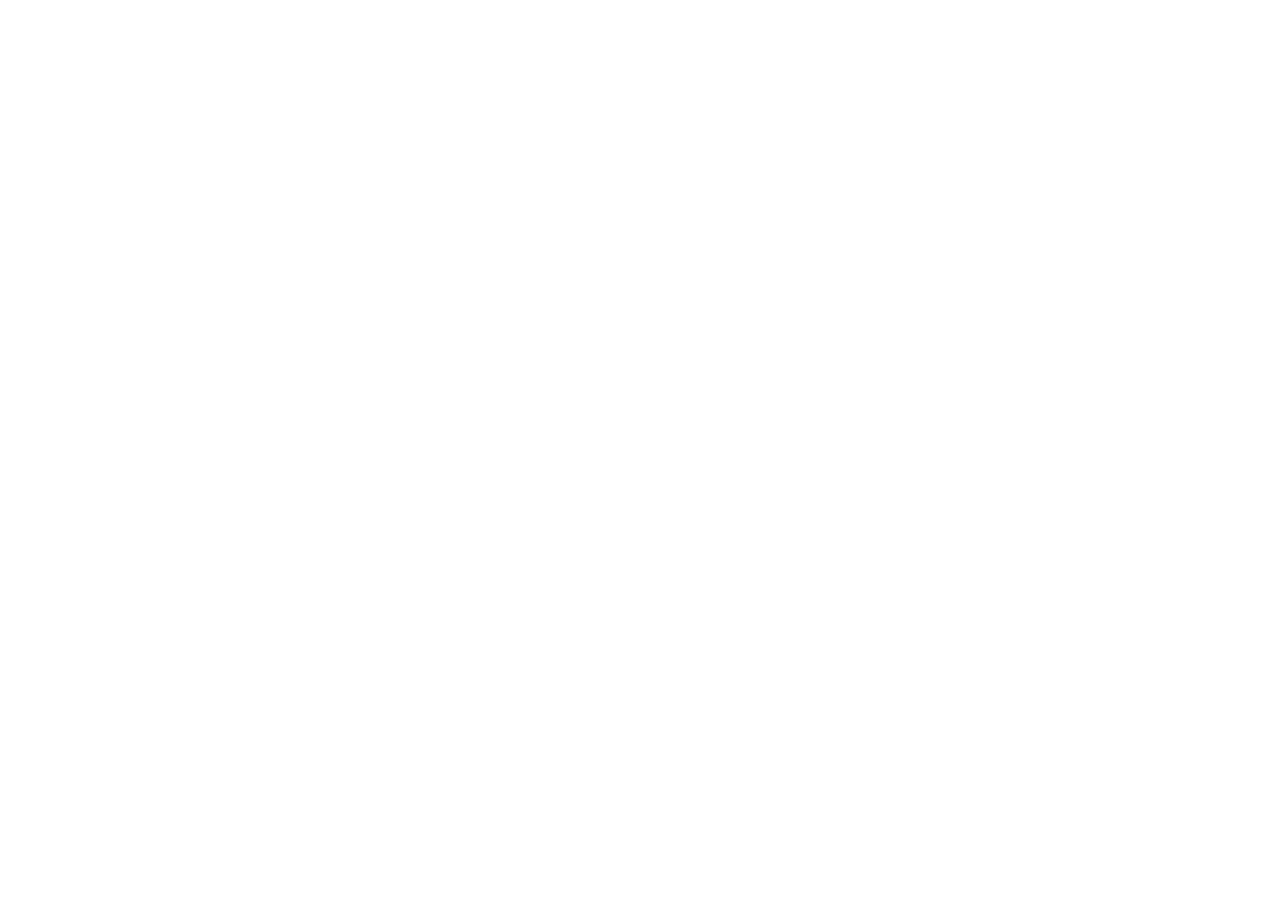
==== index.html @ a7437dd5 "Inital Commit" ====
<!DOCTYPE html>
<html lang="en">
<head>
    <meta charset="UTF-8">
    <meta name="viewport" content="width=device-width, initial-scale=1.0">
    <title>Martin's Portfolio</title>

    <link rel="stylesheet" href="style.css">
    <link rel="preconnect" href="https://fonts.googleapis.com">
    <link rel="preconnect" href="https://fonts.gstatic.com" crossorigin>
    <link href="https://fonts.googleapis.com/css2?family=Roboto+Mono:ital,wght@0,100..700;1,100..700&display=swap" rel="stylesheet">
</head>
<body>
    
</body>
</html>
---- style.css ----
*{
    margin: 0;
    
    font-family: "Roboto Mono", monospace;
    font-optical-sizing: auto;
    font-weight: weight;
    font-style: normal;
}
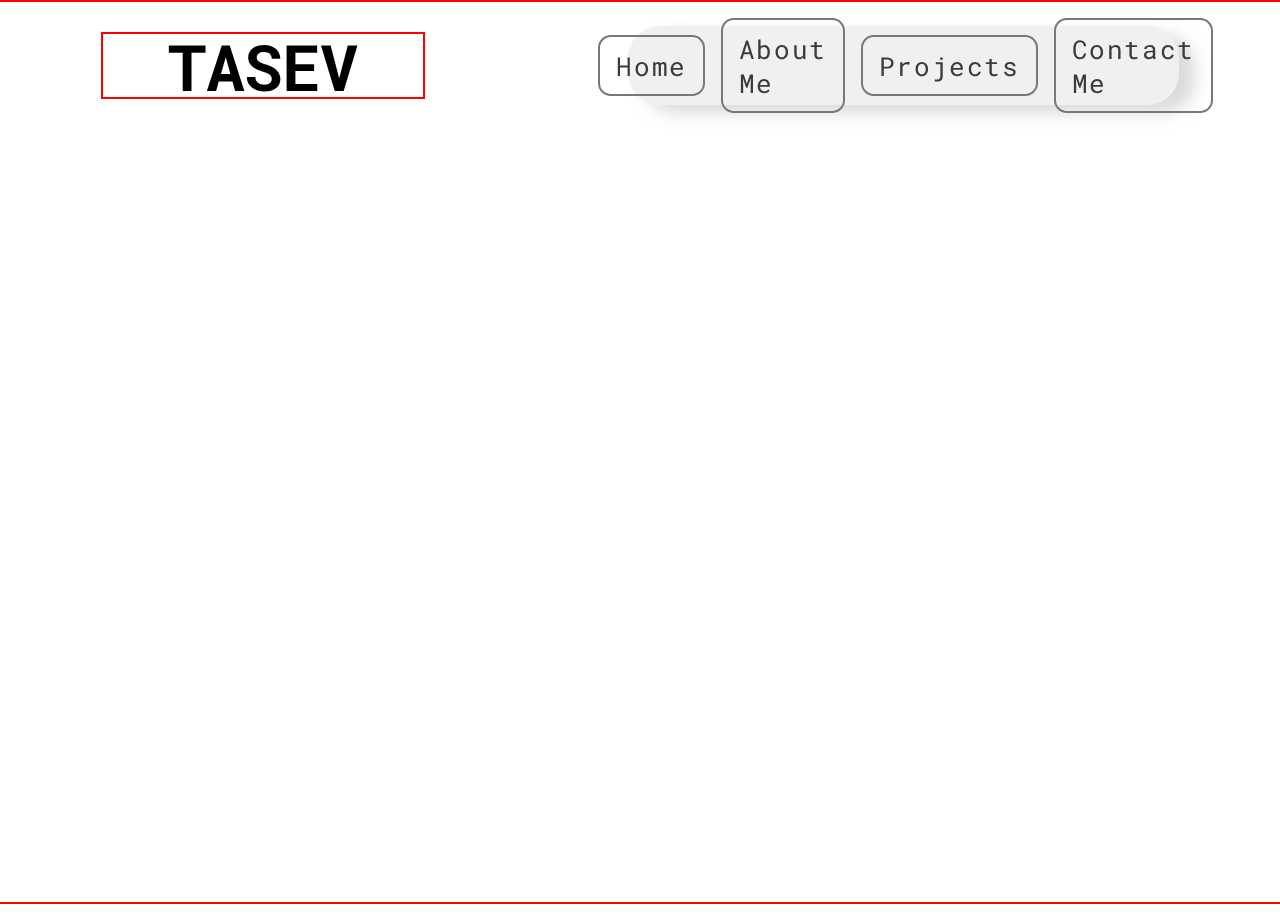
==== commit 7ed5caca: "Nav-Bar Done" ====
--- a/index.html
+++ b/index.html
@@ -11,6 +11,43 @@
     <link href="https://fonts.googleapis.com/css2?family=Roboto+Mono:ital,wght@0,100..700;1,100..700&display=swap" rel="stylesheet">
 </head>
 <body>
-    
+    <nav>
+        <div class="logo-place">
+            <h1>TASEV</h1>
+        </div>
+        <div class="btns-place">
+            <ul class="btns-ul">
+                <li><a href="#home">Home</a></li>
+                <li><a href="#about">About Me</a></li>
+                <li><a href="#projects">Projects</a></li>
+                <li><a href="#contact">Contact Me</a></li>
+            </ul>
+        </div>
+    </nav>
+
+    <section class="sec1" id="home">
+        <div class="img-place"></div>
+        <div class="div2"></div>
+    </section>
+    <section id="about">
+        <aside></aside>
+        <article></article>
+    </section>
+    <section id="projects">
+        <div class="num-projects">
+            <div class="project"></div>
+            <div class="project"></div>
+            <div class="project"></div>
+            <div class="project"></div>
+        </div>
+    </section>
+    <section id="contact">
+        <div>
+
+        </div>
+    </section>
+    <footer>
+
+    </footer>
 </body>
 </html>--- a/style.css
+++ b/style.css
@@ -5,7 +5,105 @@
     font-optical-sizing: auto;
     font-weight: weight;
     font-style: normal;
+    transition: all 0.3s ease-in-out;
+    scroll-behavior: smooth;
+}
+
+body{
+
+    display: flex;
+    flex-direction: column;
+    justify-content: center;
+    align-items: center;
+}
+
+section,nav{
+    width: 100%;
+    border: 2px solid transparent;
+}
+
+/*Navigation*/
+nav{
+    margin-top: 1rem;
+    position: fixed;
+    top: 1rem;
+}
+nav,
+.btns-place{
+    height: 7vh;
+
+    display: flex;
+    align-items: center;
+    justify-content: space-around;
+}
+.logo-place{
+    width: 25%;
+    height: 100%;
+    border: 2px solid red;
+
+    display: flex;
+    justify-content: center;
+    align-items: center;
+    font-size: 2rem;
+}
+.btns-place{
+    width: 40%;
+    height: 120%;
+    border: 2px solid transparent;
+    background-color: rgba(163, 162, 162, 0.157);
+    box-shadow: 1rem 0.5rem 1rem rgba(163, 162, 162, 0.385);
+    border-radius: 2rem;
+    display: flex;
+    justify-content: center;
+    align-items: center;
+    padding-right: 2.2rem;
+    
+}
+.btns-ul{
+    display: flex;
+    justify-content: center;
+    align-items: center;
+    gap: 1rem;
+    list-style: none;
+}
+.btns-ul li{
+    display: flex;
+    justify-content: center;
+    align-items: center;
+}
+.btns-ul li a{
+    text-decoration: none;
+    color: rgb(59, 59, 59);
+
+    font-size: 1.6rem;
+    font-weight: 400;
+
+    border: 2px solid rgb(120, 120, 120);
+    border-radius: 0.8rem;
+    padding: 0.7rem 1rem 0.7rem 1rem;
+
+    letter-spacing: 0.1rem;
+}
+.btns-ul li a:hover{
+    text-decoration: underline;
+    text-underline-offset: 0.7rem;
+    text-decoration-color: rgba(59, 59, 59, 0.465);
+    background: linear-gradient(to right, 
+    rgb(163, 162, 162) 0%, 
+    rgba(59, 59, 59, 0) 10%, 
+    rgba(255, 255, 255, 0) 80%, 
+    rgba(59, 59, 59, 0) 90%, 
+    rgb(163, 162, 162)100%
+    ); 
+    font-size: 1.8rem;
+    font-weight: 500;
+}
+
+/*home page*/
+#home{
+    height: 100vh;
+
+    border: 2px solid red;
 }
 
 
-
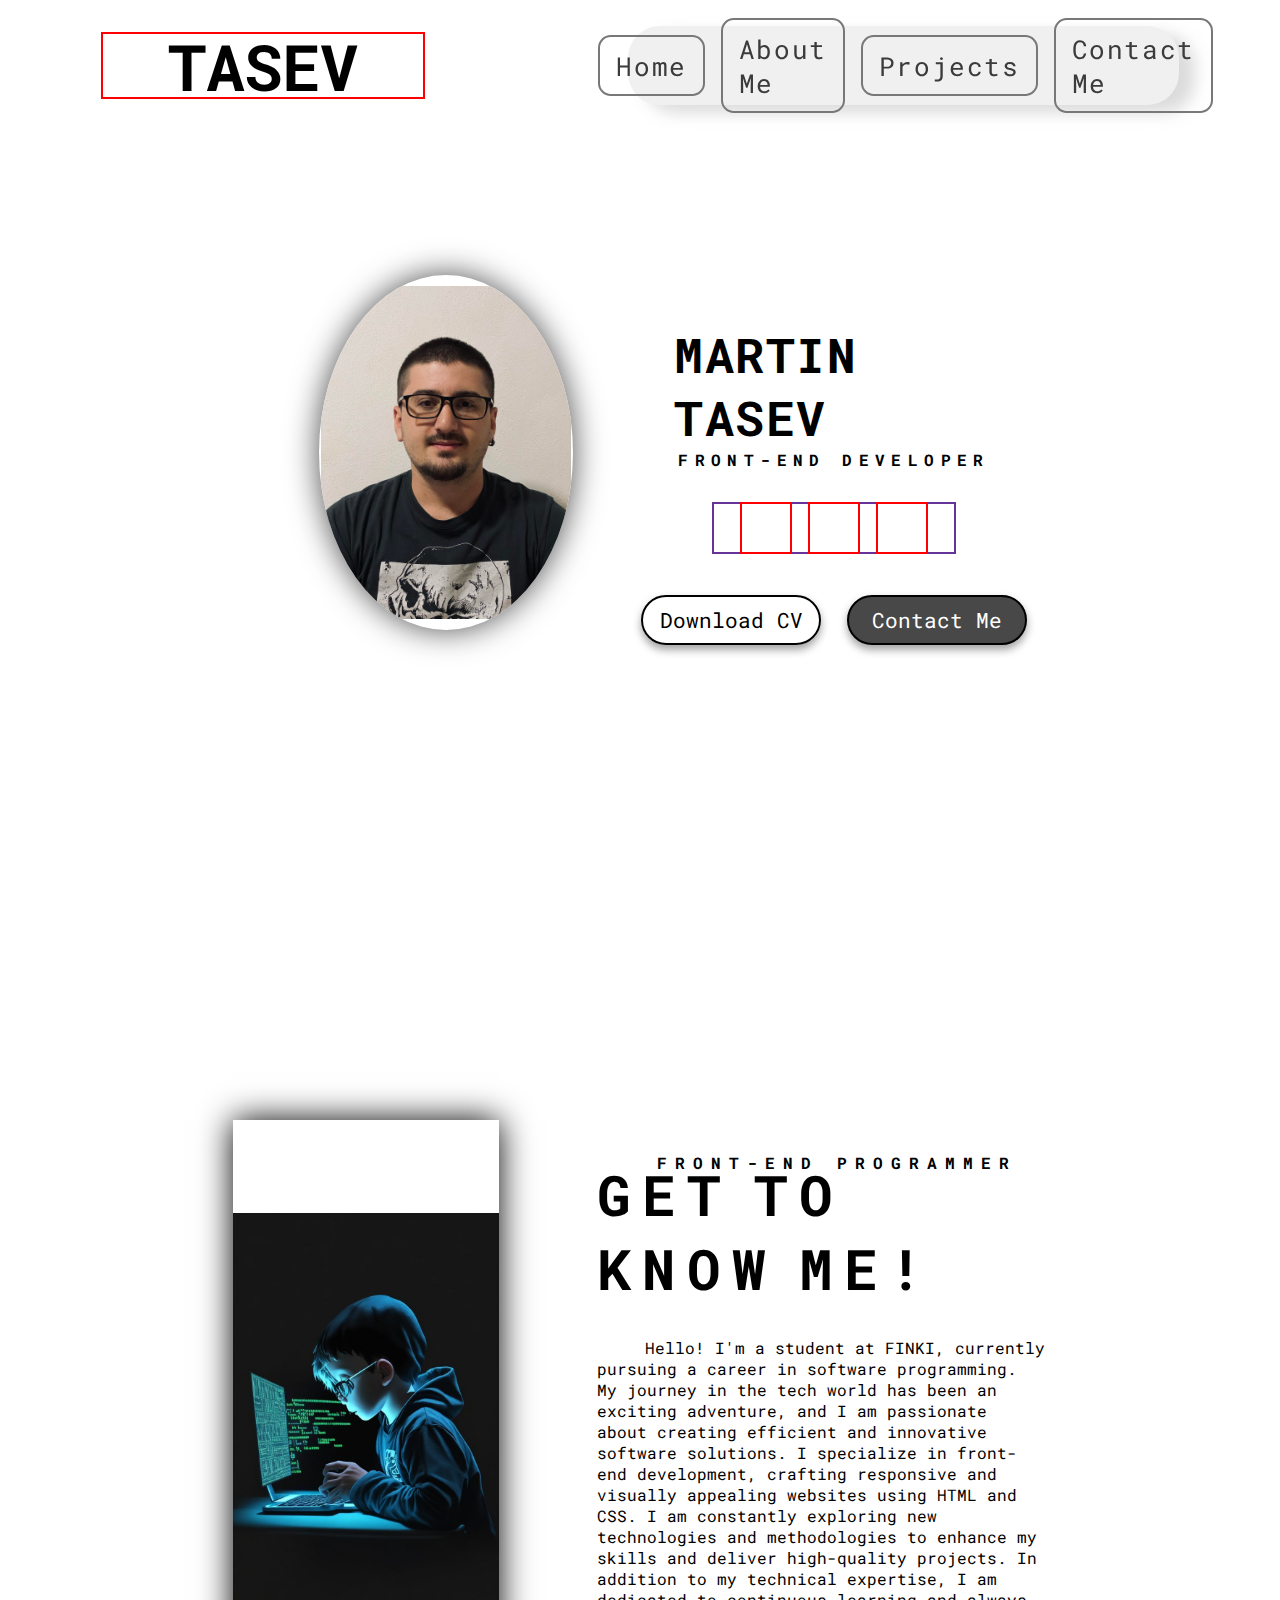
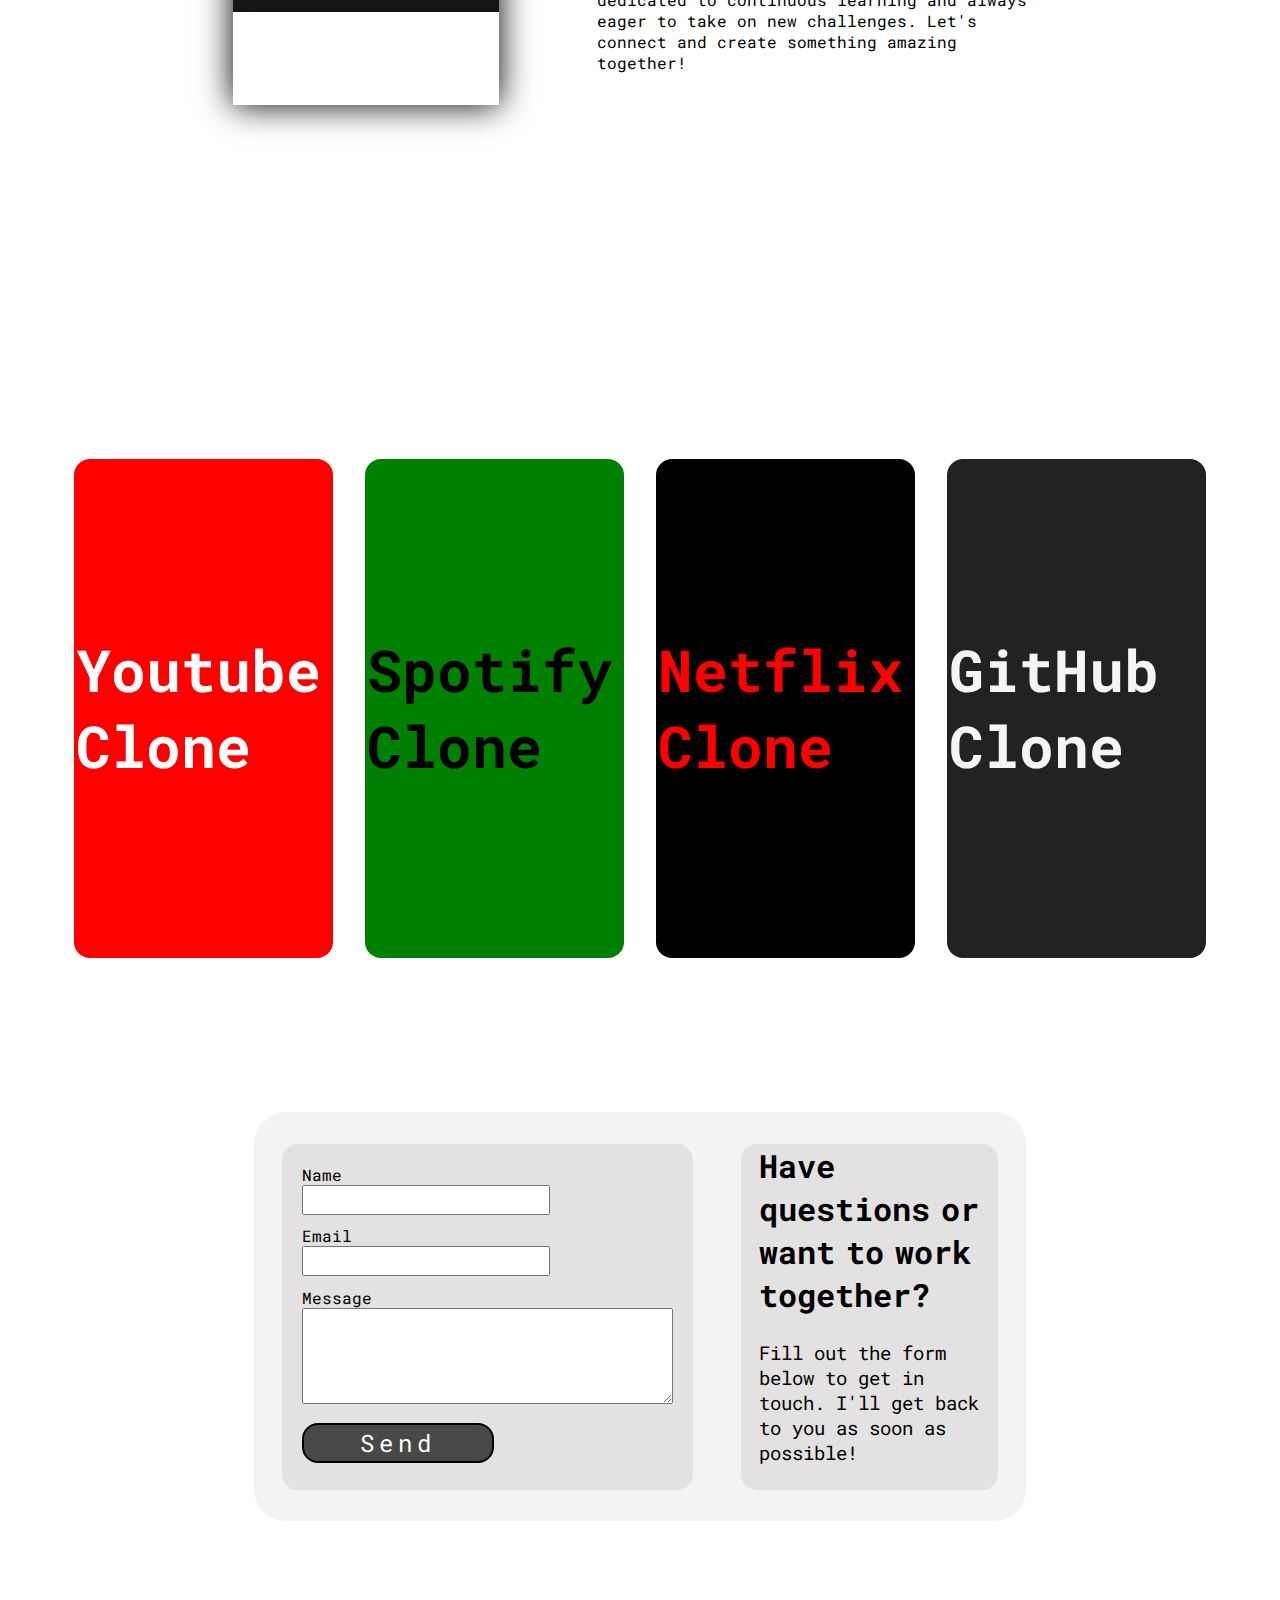
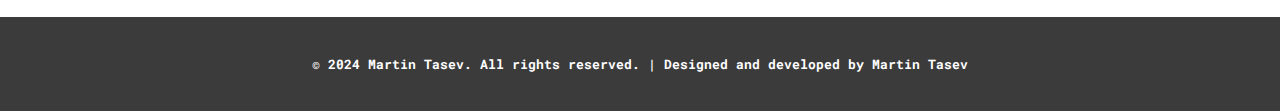
==== commit 42f6ca3e: "Sections Done, Logo's missing, Error Project page missing" ====
--- a/index.html
+++ b/index.html
@@ -26,28 +26,82 @@
     </nav>
 
     <section class="sec1" id="home">
-        <div class="img-place"></div>
-        <div class="div2"></div>
+        <div class="img-place">
+            <div class="photo-placment"></div>
+        </div>
+        <div class="div2">
+            <h1>MARTIN TASEV</h1>
+            <h4>FRONT-END DEVELOPER</h4>
+            <div class="links">
+                <div class="links-space l1"></div>
+                <div class="links-space l2"></div>
+                <div class="links-space l3"></div>
+            </div>
+            <div class="buttons">
+                <a href="cvlink" class="dwd-btn">Download CV</a>
+                <a href="#contact" class="cnt-btn">Contact Me</a>
+            </div>
+        </div>
     </section>
     <section id="about">
         <aside></aside>
-        <article></article>
+        <article>
+            <h4>FRONT-END PROGRAMMER</h4>
+            <h1>GET TO KNOW ME!</h1>
+            <p>
+                Hello! I'm a student at FINKI, currently pursuing a career in software programming. My journey in the tech world has been an exciting adventure, and I am passionate about creating efficient and innovative software solutions.
+
+I specialize in front-end development, crafting responsive and visually appealing websites using HTML and CSS. I am constantly exploring new technologies and methodologies to enhance my skills and deliver high-quality projects.
+
+In addition to my technical expertise, I am dedicated to continuous learning and always eager to take on new challenges. Let's connect and create something amazing together!
+            </p>
+        </article>
     </section>
     <section id="projects">
         <div class="num-projects">
-            <div class="project"></div>
-            <div class="project"></div>
-            <div class="project"></div>
-            <div class="project"></div>
+            <div class="project p1">
+                <h1>Youtube Clone</h1>
+            </div>
+            <div class="project p2">
+                <h1>Spotify Clone</h1>
+            </div>
+            <div class="project p3">
+                <h1>Netflix Clone</h1>
+            </div>
+            <div class="project p4">
+                <h1>GitHub Clone</h1>
+            </div>
         </div>
     </section>
     <section id="contact">
-        <div>
-
+        <div class="cc-1">
+            <div class="comm-place">
+                <form action="your-form-handler-url" method="post">
+                    <div class="form-group">
+                        <label for="name">Name</label>
+                        <input type="text" id="name" name="name" required>
+                    </div>
+                    <div class="form-group">
+                        <label for="email">Email</label>
+                        <input type="email" id="email" name="email" required>
+                    </div>
+                    <div class="form-group">
+                        <label for="message">Message</label>
+                        <textarea id="message" name="message" rows="5" required></textarea>
+                    </div>
+                    <div class="form-group">
+                        <button type="submit" class="btn-submit">Send</button>
+                    </div>
+                </form>
+            </div>
+            <div class="msg-cc">
+                <h1>Have questions or want to work together?</h1>
+                <p>Fill out the form below to get in touch. I'll get back to you as soon as possible!</p>
+            </div>
         </div>
     </section>
     <footer>
-
+        <h5>&copy; 2024 Martin Tasev. All rights reserved. | Designed and developed by Martin Tasev</h5>
     </footer>
 </body>
 </html>--- a/style.css
+++ b/style.css
@@ -88,13 +88,7 @@
     text-decoration: underline;
     text-underline-offset: 0.7rem;
     text-decoration-color: rgba(59, 59, 59, 0.465);
-    background: linear-gradient(to right, 
-    rgb(163, 162, 162) 0%, 
-    rgba(59, 59, 59, 0) 10%, 
-    rgba(255, 255, 255, 0) 80%, 
-    rgba(59, 59, 59, 0) 90%, 
-    rgb(163, 162, 162)100%
-    ); 
+    
     font-size: 1.8rem;
     font-weight: 500;
 }
@@ -103,7 +97,341 @@
 #home{
     height: 100vh;
 
+    border: 2px solid transparent;
+
+    display: flex;
+    justify-content: center;
+    align-items: center;
+    gap: 4rem;
+}
+
+.img-place,.div2{
+    width: 25%;
+    height: 50vh;
+    border: 2px solid transparent;
+    
+
+    display: flex;
+    flex-direction: column;
+    justify-content: center;
+    align-items: center;
+}
+.div2{
+    justify-content: flex-start;
+}
+.div2 h1{
+    font-size: 3rem;
+    letter-spacing: 0.1rem;
+    margin-top: 6rem;
+}
+.div2 h4{
+    letter-spacing: 0.4rem;
+}
+.links{
+    width: 15rem;
+    height: 3rem;
+    margin-top: 2rem;
+
+    border: 2px solid rebeccapurple;
+    display: flex;
+    justify-content: center;
+    align-items: center;
+    gap: 1rem;
+}
+.links-space{
+    width: 20%;
+    height: 100%;
+
     border: 2px solid red;
 }
-
-
+.l1{
+    background: url('instagram-logo.png')no-repeat center center;
+    background-size: contain;
+}
+
+.buttons{
+    width: 25rem;
+    height: 4rem;
+    margin-top: 2rem;
+    border: 2px solid transparent;
+
+    display: flex;
+    justify-content: center;
+    align-items: center;
+    gap: 1.6rem;
+}
+.dwd-btn, .cnt-btn{
+    width: 40%;
+    height: 2.7rem;
+
+    border: 2px solid black;
+    border-radius: 2rem;
+    padding: 0.1rem 0.5rem 0.1rem 0.5rem;
+    font-size: 1.3rem;
+
+    display: flex;
+    justify-content: center;
+    align-items: center;
+
+    text-decoration: none;
+    color: black;
+    transition: all 0.2s ease-in-out;
+    box-shadow: 0rem 0.3rem 0.5rem rgb(163, 162, 162);
+}
+.cnt-btn{
+    background-color: rgb(72, 72, 72);
+    color: white;
+}
+
+.dwd-btn:hover{
+    background-color: black;
+    color: white;
+}
+.cnt-btn:hover{
+    background-color: black;
+}
+.photo-placment{
+    width: 78%;
+    height: 78%;
+    border: 2px solid transparent;
+    border-radius: 50%;
+
+    background:url('img-portret.jpg')no-repeat center center;
+    background-size: 100%;
+    box-shadow: 0rem 0rem 2rem rgb(76, 76, 76);
+    
+}
+
+/*About page*/
+#about{
+    width: 100%;
+    height: 100vh;
+
+    display: flex;
+    justify-content: center;
+    align-items: center;
+    gap: 6rem;
+}
+
+article, aside{
+    width: 35%;
+    height: 65vh;
+    border: 2px solid transparent;
+    margin-top: 7rem;
+}
+
+aside{
+    width: 20.75%;
+    background: url('photo1.jpg') no-repeat center center;
+    background-size: contain;
+    box-shadow: 0rem 0rem 2rem rgb(0, 0, 0);
+    border:none;
+
+}
+article{
+    display: flex;
+    flex-direction: column;
+    justify-content: center;
+}
+article h4{
+    margin-left: 2rem;
+    letter-spacing: 0.5rem;
+    align-self: center;
+}
+article h1{
+    font-size: 3.5rem;
+    margin-top: -1rem;
+    align-self: center;
+    letter-spacing: 0.7rem;
+    word-spacing: -1.5rem;
+}
+article p{
+    margin-top: 2rem;
+    text-indent: 3rem;
+}
+
+/*Projects page*/
+
+#projects{
+    width: 100%;
+    height: 100vh;
+
+    display: flex;
+    justify-content: center;
+    align-items: center;
+}
+
+.num-projects{
+    width: 100%;
+    height: 55vh;
+
+    border: 2px solid transparent;
+
+    margin-top: 6rem;
+
+    display: flex;
+    justify-content: center;
+    align-items: center;
+    gap: 2rem;
+}
+
+.project{
+    width: 20%;
+    height: 100%;
+    border: 2px solid transparent;
+    display: flex;
+    justify-content: center;
+    align-items: center;
+    font-size: 1.8rem;
+    font-weight: 500;
+    color:white;
+    border-radius: 1rem;
+    cursor: pointer;
+}
+.p1{
+    background-color: red;
+}
+.p2{
+    background-color: green;
+    color: black;
+}
+.p3{
+    background-color: black;
+    color: red;
+}
+.p4{
+    background-color: rgb(35, 34, 34);
+    color: whitesmoke;
+}
+.project:hover{
+    width: 22%;
+    height: 110%;
+}
+
+/*Contact*/
+#contact{
+    width: 100%;
+    height: 45vh;
+
+    border: 2px solid transparent;
+    display: flex;
+    justify-content: center;
+    align-items: center;
+}
+
+.cc-1{
+    width: 60%;
+    height: 45vh;
+    border: 2px solid transparent;
+    border-radius: 2rem;
+    background-color: rgba(240, 240, 240, 0.77);
+    display: flex;
+    justify-content: center;
+    align-items: center;    
+    gap: 3rem;
+}
+
+.comm-place{
+    width: 53%;
+    height: 38vh;
+
+    border: 2px solid transparent;
+    border-radius: 1rem;
+    background-color: rgba(222, 220, 220, 0.77);
+}
+
+.msg-cc{
+    width: 33%;
+    height: 38vh;
+
+    border: 2px solid red;
+}
+
+.form-group{
+    border: 2px solid transparent;
+    margin-left: 1rem;
+    margin-right: 1rem;
+}
+.form-group:nth-child(1){
+    margin-top: 1rem;
+}
+.form-group:nth-child(1),.form-group:nth-child(2){
+    height: 3.6rem;
+    display: flex;
+    flex-direction: column;
+}
+.form-group:nth-child(4){
+    height: 3rem;
+
+    display: flex;
+    align-items: center;
+}
+.btn-submit{
+    height: 2.5rem;
+    width: 12rem;
+    border-radius: 1rem;
+    border: 2px solid black;
+    background-color: rgb(72, 72, 72);
+    color: white;
+    font-size: 1.5rem;
+    letter-spacing: 0.3rem;
+    display: flex;
+    justify-content: center;
+    align-items: center;
+    cursor: pointer;
+}
+.btn-submit:hover{
+    background-color: black;
+}
+.form-group:nth-child(3){
+    height: 8rem;
+    display: flex;
+    flex-direction: column;
+}
+#name, #email{
+    width: 15rem;
+    height: 1.5rem;
+}
+
+.msg-cc{
+    border: 2px solid transparent;
+    border-radius: 1rem;
+    background-color: rgba(222, 220, 220, 0.77);
+    display: flex;
+    flex-direction: column;
+    justify-content: center;
+    align-items: center;
+    gap: 1.5rem;
+}
+
+.msg-cc h1, .msg-cc p{
+    margin-left: 1rem;
+    margin-right: 1rem;
+
+}
+.msg-cc h1{
+    font-size: 2rem;
+    word-spacing: -0.5rem;
+}
+
+.msg-cc p{
+    font-size: 1.2rem;
+    margin-bottom: 1.5rem;
+}
+
+/*footer*/
+footer{
+    width: 100%;
+    height: 10vh;
+
+    border: 2px solid transparent;
+    margin-top: 6rem;
+
+    display: flex;
+    justify-content: center;
+    align-items: center;
+    color:white; 
+    background-color: rgb(59, 59, 59);   
+}
+
+
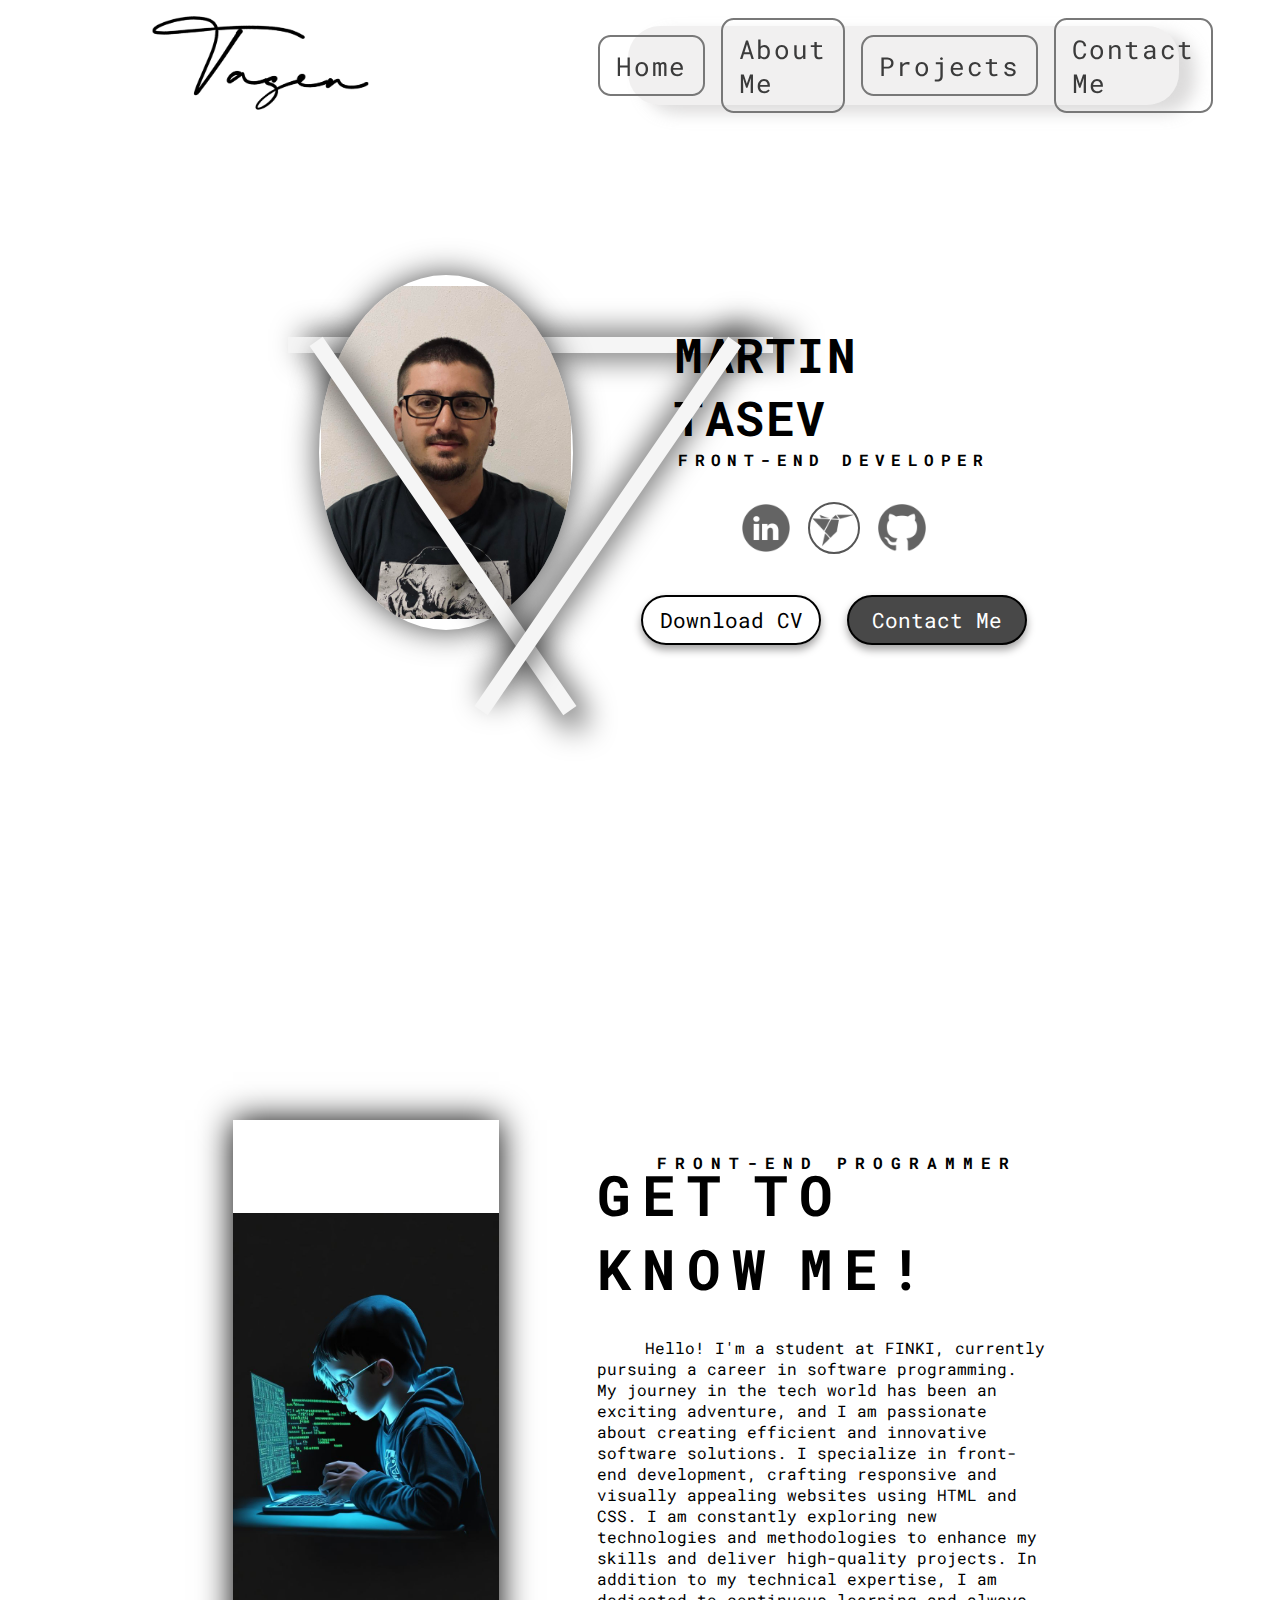
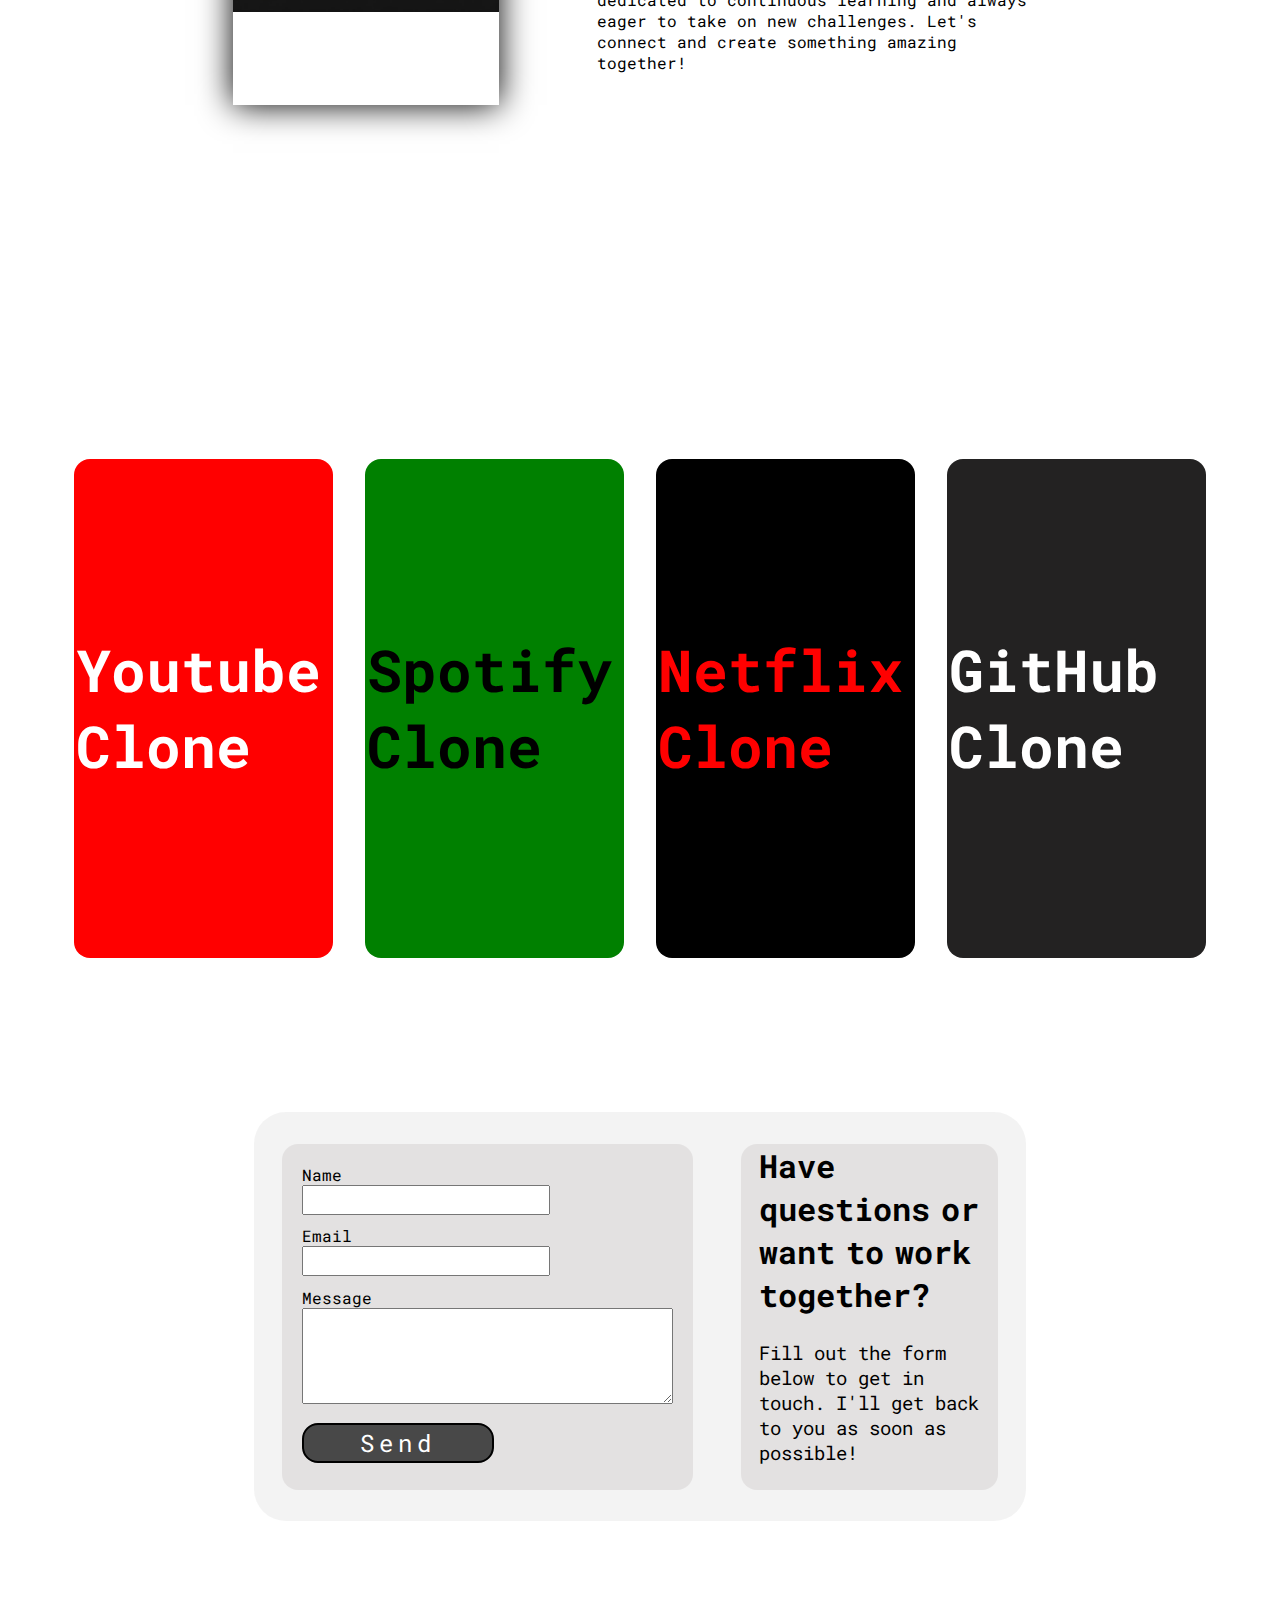
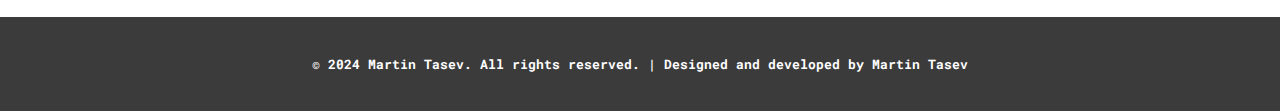
==== commit ca598d9e: "Page almost finished, contact section functionality missing" ====
--- a/index.html
+++ b/index.html
@@ -11,9 +11,14 @@
     <link href="https://fonts.googleapis.com/css2?family=Roboto+Mono:ital,wght@0,100..700;1,100..700&display=swap" rel="stylesheet">
 </head>
 <body>
+
+    <div class="line1"></div>
+    <div class="line2"></div>
+    <div class="line3"></div>
+
     <nav>
         <div class="logo-place">
-            <h1>TASEV</h1>
+
         </div>
         <div class="btns-place">
             <ul class="btns-ul">
@@ -33,9 +38,9 @@
             <h1>MARTIN TASEV</h1>
             <h4>FRONT-END DEVELOPER</h4>
             <div class="links">
-                <div class="links-space l1"></div>
-                <div class="links-space l2"></div>
-                <div class="links-space l3"></div>
+                <div class="link1" onclick="location.href='https://www.linkedin.com'"></div>
+                <div class="link2" onclick="location.href='https://www.freelancer.com'"></div>
+                <div class="link3" onclick="location.href='https://www.github.com'"></div>
             </div>
             <div class="buttons">
                 <a href="cvlink" class="dwd-btn">Download CV</a>
@@ -60,16 +65,27 @@
     <section id="projects">
         <div class="num-projects">
             <div class="project p1">
-                <h1>Youtube Clone</h1>
+                <a href="error-page.html" class="p-link1">
+                    <h1>Youtube Clone</h1>
+                </a>
             </div>
             <div class="project p2">
-                <h1>Spotify Clone</h1>
+                <a href="error-page.html" class="p-link2">
+                    <h1>Spotify Clone</h1>
+                </a>
+                
             </div>
             <div class="project p3">
-                <h1>Netflix Clone</h1>
+                <a href="error-page.html" class="p-link3">
+                    <h1>Netflix Clone</h1>
+                </a>
+                
             </div>
             <div class="project p4">
-                <h1>GitHub Clone</h1>
+                <a href="error-page.html" class="p-link4">
+                    <h1>GitHub Clone</h1>
+                </a>
+                
             </div>
         </div>
     </section>
--- a/style.css
+++ b/style.css
@@ -38,13 +38,15 @@
 }
 .logo-place{
     width: 25%;
-    height: 100%;
-    border: 2px solid red;
-
-    display: flex;
-    justify-content: center;
-    align-items: center;
-    font-size: 2rem;
+    height: 8rem;
+    border: 2px solid transparent;
+
+    display: flex;
+    justify-content: center;
+    align-items: center;
+    
+    background: url('LOGO-MARTIN.png') no-repeat center center;
+    background-size: 15rem;
 }
 .btns-place{
     width: 40%;
@@ -132,21 +134,35 @@
     height: 3rem;
     margin-top: 2rem;
 
-    border: 2px solid rebeccapurple;
+    border: 2px solid transparent;
     display: flex;
     justify-content: center;
     align-items: center;
     gap: 1rem;
 }
-.links-space{
+.link1, .link2,.link3{
     width: 20%;
     height: 100%;
 
-    border: 2px solid red;
-}
-.l1{
-    background: url('instagram-logo.png')no-repeat center center;
+    border: 2px solid transparent;
+}
+.link1{
+    background: url('Linked\ in\ logo.png') no-repeat center;
     background-size: contain;
+    cursor: pointer;
+}
+.link2{
+    background: url('Freelancer\ Logo.png') no-repeat center;
+    background-size: contain;
+    cursor: pointer;
+
+    border-radius: 50%;
+    border-color: rgb(86, 86, 86);
+}
+.link3{
+    background: url('GitHub\ Logo.png') no-repeat center;
+    background-size: contain;
+    cursor: pointer;
 }
 
 .buttons{
@@ -160,6 +176,7 @@
     align-items: center;
     gap: 1.6rem;
 }
+
 .dwd-btn, .cnt-btn{
     width: 40%;
     height: 2.7rem;
@@ -306,6 +323,27 @@
 .project:hover{
     width: 22%;
     height: 110%;
+}
+
+
+.p-link1,
+.p-link2,
+.p-link3,
+.p-link4{
+    width: 100%;
+    height: 100%;
+    display: flex;
+    justify-content: center;
+    align-items: center;
+
+    text-decoration: none;
+    color: white;
+}
+.p-link2{
+    color: black;
+}
+.p-link3{
+    color: red;
 }
 
 /*Contact*/
@@ -434,4 +472,41 @@
     background-color: rgb(59, 59, 59);   
 }
 
-
+/*ukrasni*/
+.line1{
+    position: absolute;
+    top: 37.4%;
+    left: 22.5%;
+    width: 30.3rem;
+    height: 1rem;
+    background-color: whitesmoke;
+
+    z-index: -1;
+}
+
+.line2{
+    position: absolute;
+    top: 57.6%;
+    left: 17.1%;
+    transform: rotate(55.5deg);
+    width: 28rem;
+    height: 1rem;
+    background-color: whitesmoke;
+}
+
+.line3{
+    position: absolute;
+    top: 57.5%;
+    left: 30%;
+    transform: rotate(-55.5deg);
+    width: 28rem;
+    height: 1rem;
+    background-color: whitesmoke;
+}
+
+.line1, .line2, .line3{
+    box-shadow: 1rem 0rem 2rem black;
+}
+
+
+
